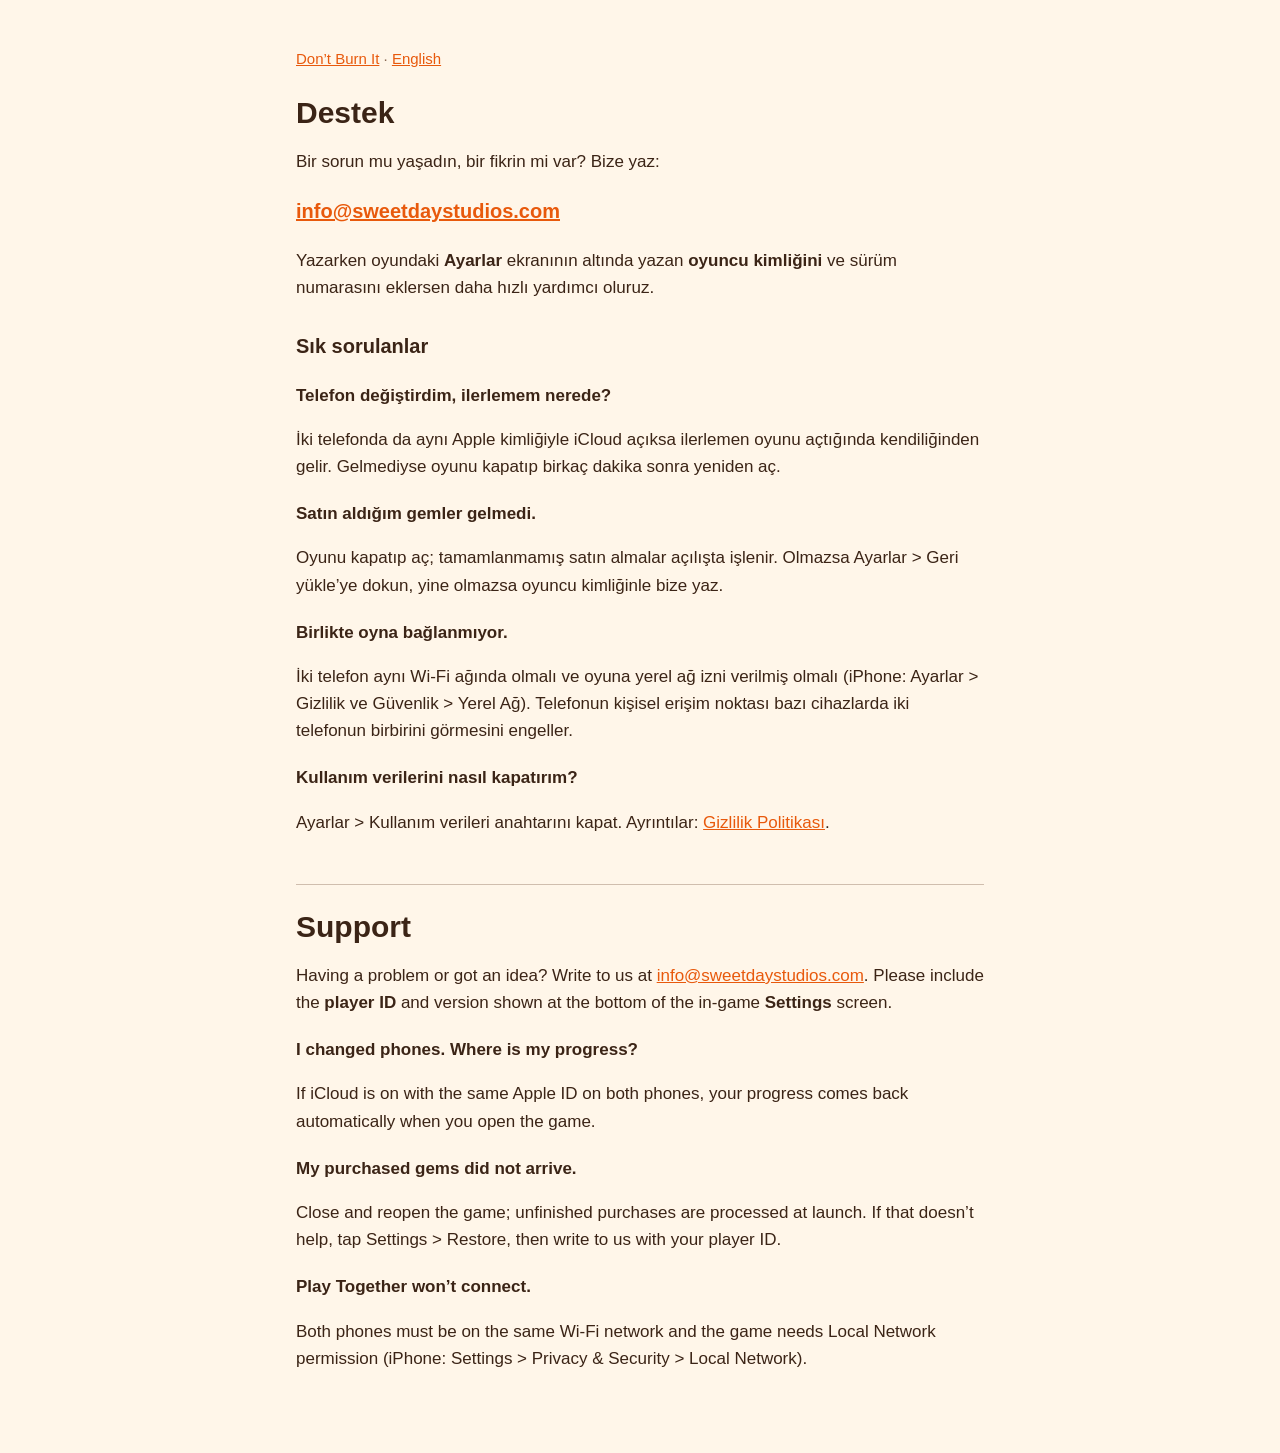
==== destek.html @ d32b2427 "Gizlilik, koşullar ve destek sayfaları Co-Authored-By: Claude Opus 5.5 <noreply@anthropic.com>" ====
<!doctype html>
<html lang="tr">
<head>
<meta charset="utf-8">
<meta name="viewport" content="width=device-width, initial-scale=1">
<title>Don’t Burn It · Destek</title>
<link rel="stylesheet" href="style.css">
</head>
<body>
<main>
<p class="nav"><a href="index.html">Don’t Burn It</a> · <a href="#en">English</a></p>

<h1>Destek</h1>
<p>Bir sorun mu yaşadın, bir fikrin mi var? Bize yaz:</p>
<p class="mail"><a href="mailto:info@sweetdaystudios.com">info@sweetdaystudios.com</a></p>
<p>Yazarken oyundaki <b>Ayarlar</b> ekranının altında yazan <b>oyuncu kimliğini</b> ve sürüm numarasını eklersen daha hızlı yardımcı oluruz.</p>

<h2>Sık sorulanlar</h2>
<h3>Telefon değiştirdim, ilerlemem nerede?</h3>
<p>İki telefonda da aynı Apple kimliğiyle iCloud açıksa ilerlemen oyunu açtığında kendiliğinden gelir. Gelmediyse oyunu kapatıp birkaç dakika sonra yeniden aç.</p>
<h3>Satın aldığım gemler gelmedi.</h3>
<p>Oyunu kapatıp aç; tamamlanmamış satın almalar açılışta işlenir. Olmazsa Ayarlar &gt; Geri yükle’ye dokun, yine olmazsa oyuncu kimliğinle bize yaz.</p>
<h3>Birlikte oyna bağlanmıyor.</h3>
<p>İki telefon aynı Wi-Fi ağında olmalı ve oyuna yerel ağ izni verilmiş olmalı (iPhone: Ayarlar &gt; Gizlilik ve Güvenlik &gt; Yerel Ağ). Telefonun kişisel erişim noktası bazı cihazlarda iki telefonun birbirini görmesini engeller.</p>
<h3>Kullanım verilerini nasıl kapatırım?</h3>
<p>Ayarlar &gt; Kullanım verileri anahtarını kapat. Ayrıntılar: <a href="gizlilik.html">Gizlilik Politikası</a>.</p>

<hr id="en">

<h1>Support</h1>
<p>Having a problem or got an idea? Write to us at <a href="mailto:info@sweetdaystudios.com">info@sweetdaystudios.com</a>. Please include the <b>player ID</b> and version shown at the bottom of the in-game <b>Settings</b> screen.</p>
<h3>I changed phones. Where is my progress?</h3>
<p>If iCloud is on with the same Apple ID on both phones, your progress comes back automatically when you open the game.</p>
<h3>My purchased gems did not arrive.</h3>
<p>Close and reopen the game; unfinished purchases are processed at launch. If that doesn’t help, tap Settings &gt; Restore, then write to us with your player ID.</p>
<h3>Play Together won’t connect.</h3>
<p>Both phones must be on the same Wi-Fi network and the game needs Local Network permission (iPhone: Settings &gt; Privacy &amp; Security &gt; Local Network).</p>
</main>
</body>
</html>
---- style.css ----
:root { --bg: #FFF6E9; --ink: #3B2416; --muted: #8A6A55; --accent: #E8590C; }
@media (prefers-color-scheme: dark) { :root { --bg: #1E1611; --ink: #F3E6DA; --muted: #B79C88; --accent: #FF8A3D; } }
* { box-sizing: border-box; }
body { margin: 0; background: var(--bg); color: var(--ink); font: 17px/1.6 -apple-system, BlinkMacSystemFont, "Segoe UI", Roboto, sans-serif; }
main { max-width: 720px; margin: 0 auto; padding: 32px 16px 64px; }
h1 { font-size: 30px; line-height: 1.2; margin: 24px 0 4px; }
h2 { font-size: 20px; margin: 28px 0 6px; }
h3 { font-size: 17px; margin: 20px 0 4px; }
a { color: var(--accent); }
.muted, .nav { color: var(--muted); font-size: 15px; }
.mail { font-size: 20px; font-weight: 600; }
hr { border: 0; border-top: 1px solid var(--muted); opacity: .4; margin: 48px 0 16px; }
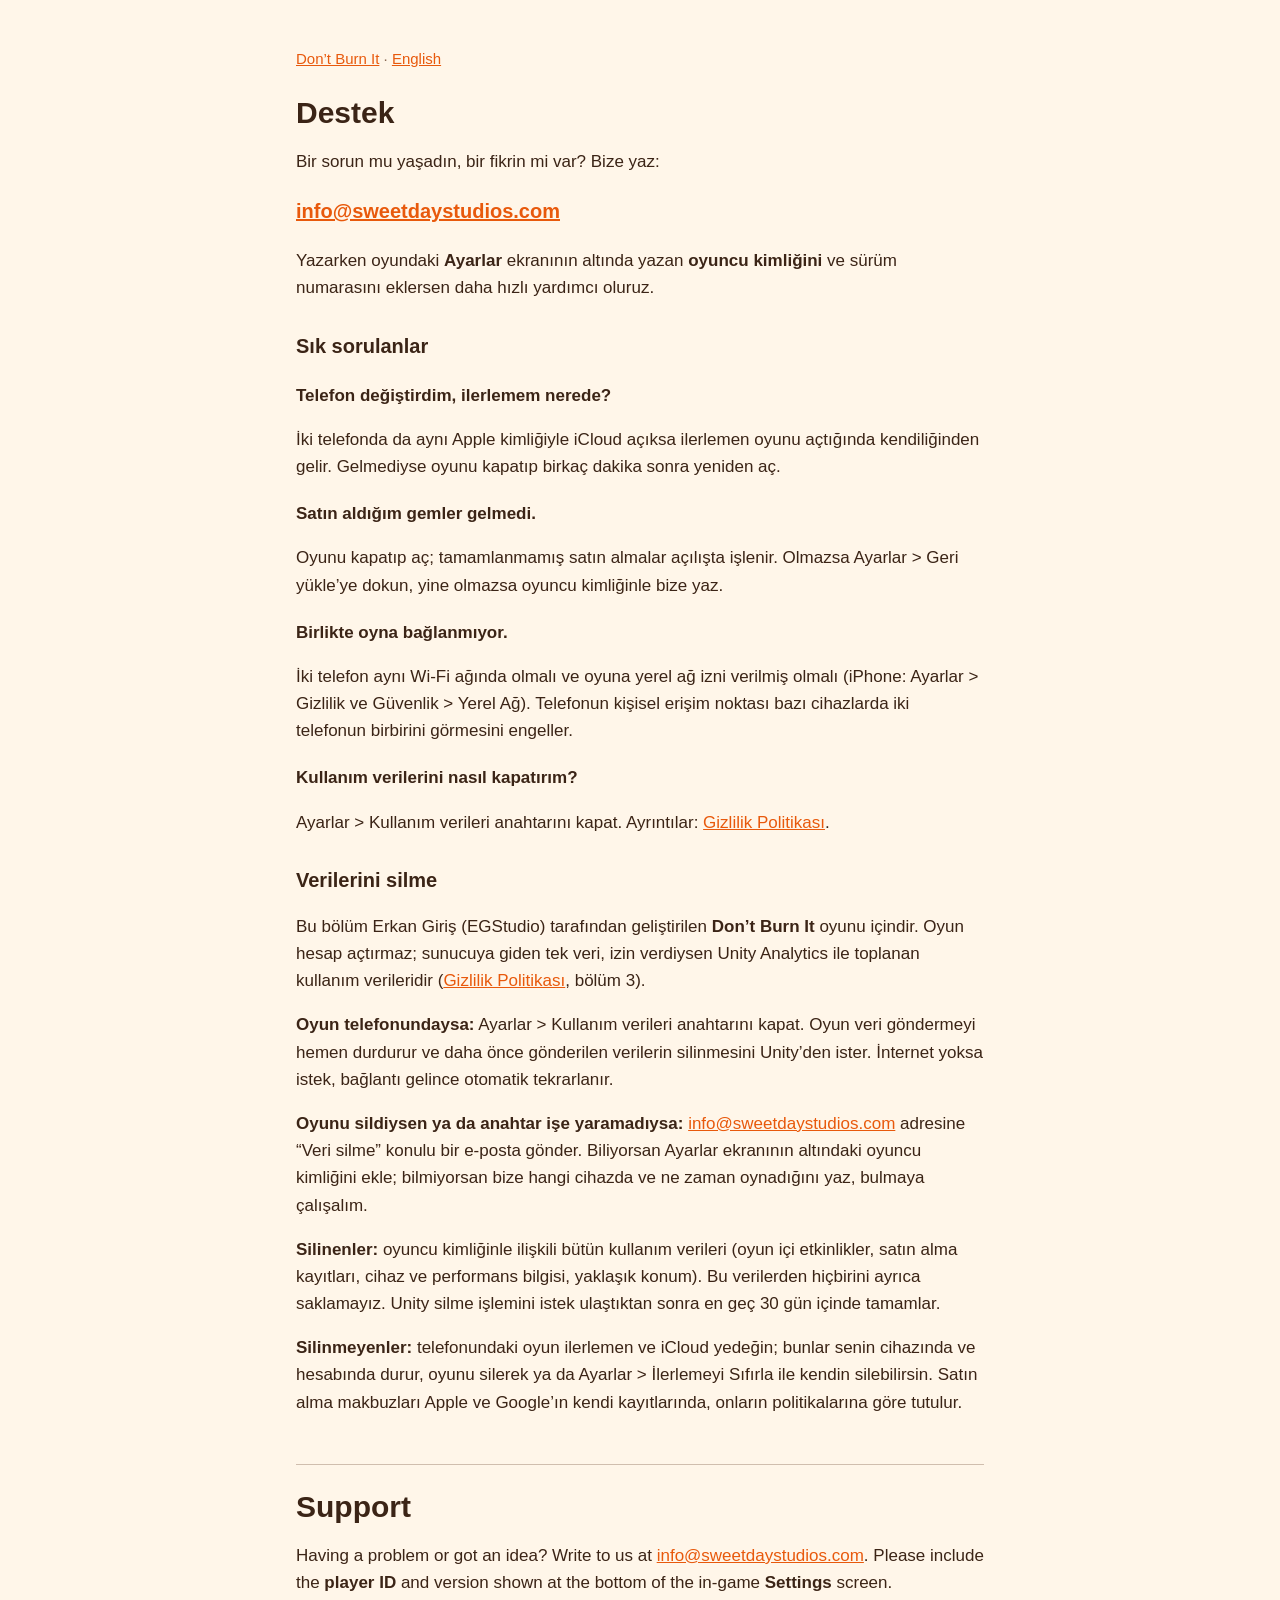
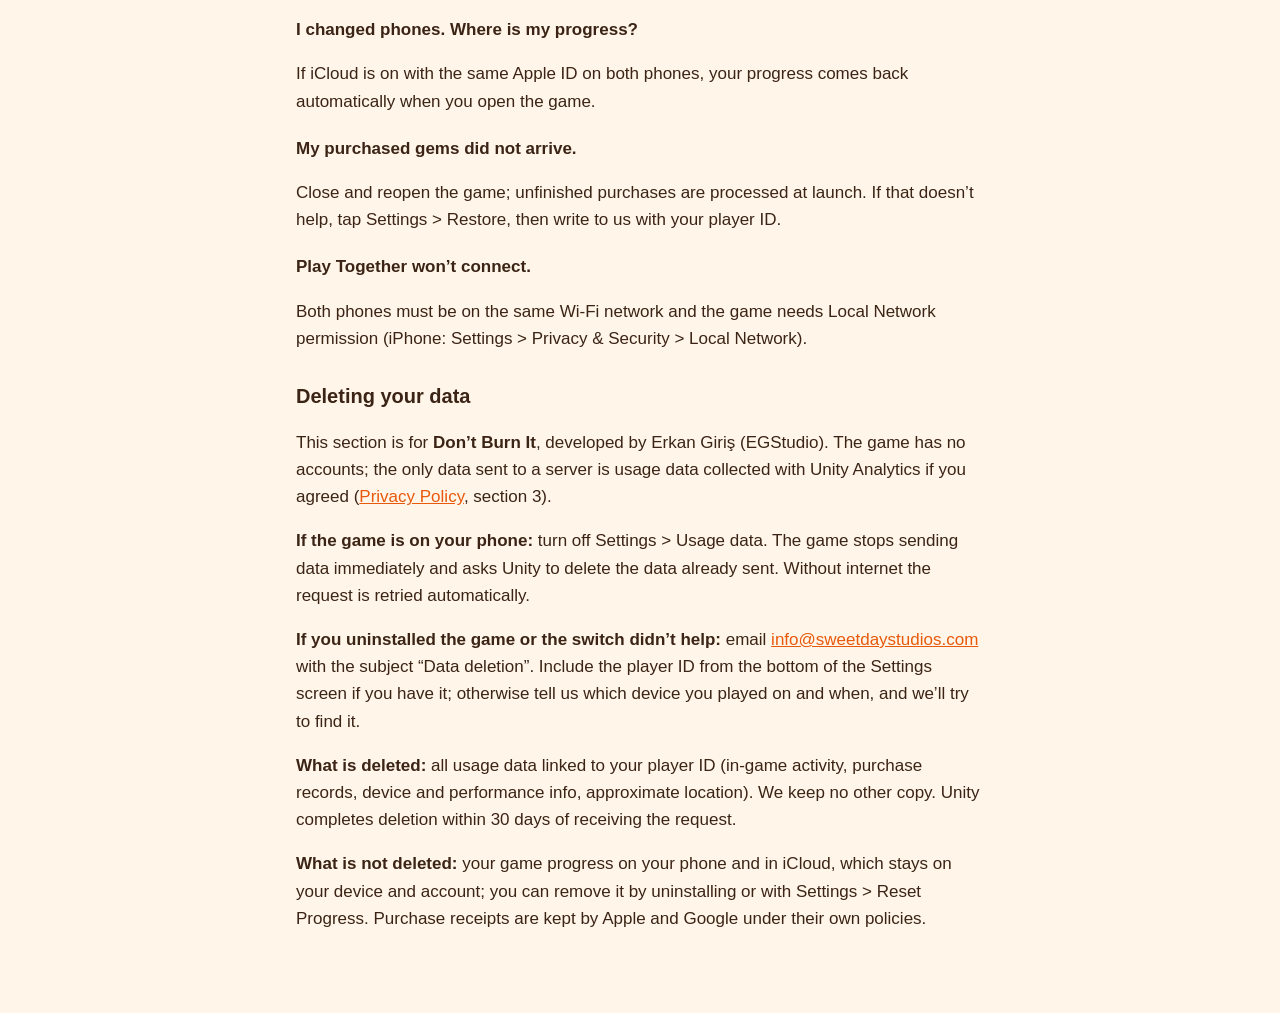
==== commit cb4e8ac0: "Veri silme bölümü; analiz verisi oyuncu kimliğine bağlı Co-Authored-By: Claude Opus 5.5 <noreply@ant" ====
--- a/destek.html
+++ b/destek.html
@@ -25,6 +25,13 @@
 <h3>Kullanım verilerini nasıl kapatırım?</h3>
 <p>Ayarlar &gt; Kullanım verileri anahtarını kapat. Ayrıntılar: <a href="gizlilik.html">Gizlilik Politikası</a>.</p>
 
+<h2 id="veri-silme">Verilerini silme</h2>
+<p>Bu bölüm Erkan Giriş (EGStudio) tarafından geliştirilen <b>Don’t Burn It</b> oyunu içindir. Oyun hesap açtırmaz; sunucuya giden tek veri, izin verdiysen Unity Analytics ile toplanan kullanım verileridir (<a href="gizlilik.html">Gizlilik Politikası</a>, bölüm 3).</p>
+<p><b>Oyun telefonundaysa:</b> Ayarlar &gt; Kullanım verileri anahtarını kapat. Oyun veri göndermeyi hemen durdurur ve daha önce gönderilen verilerin silinmesini Unity’den ister. İnternet yoksa istek, bağlantı gelince otomatik tekrarlanır.</p>
+<p><b>Oyunu sildiysen ya da anahtar işe yaramadıysa:</b> <a href="mailto:info@sweetdaystudios.com?subject=Veri%20silme">info@sweetdaystudios.com</a> adresine “Veri silme” konulu bir e-posta gönder. Biliyorsan Ayarlar ekranının altındaki oyuncu kimliğini ekle; bilmiyorsan bize hangi cihazda ve ne zaman oynadığını yaz, bulmaya çalışalım.</p>
+<p><b>Silinenler:</b> oyuncu kimliğinle ilişkili bütün kullanım verileri (oyun içi etkinlikler, satın alma kayıtları, cihaz ve performans bilgisi, yaklaşık konum). Bu verilerden hiçbirini ayrıca saklamayız. Unity silme işlemini istek ulaştıktan sonra en geç 30 gün içinde tamamlar.</p>
+<p><b>Silinmeyenler:</b> telefonundaki oyun ilerlemen ve iCloud yedeğin; bunlar senin cihazında ve hesabında durur, oyunu silerek ya da Ayarlar &gt; İlerlemeyi Sıfırla ile kendin silebilirsin. Satın alma makbuzları Apple ve Google’ın kendi kayıtlarında, onların politikalarına göre tutulur.</p>
+
 <hr id="en">
 
 <h1>Support</h1>
@@ -35,6 +42,13 @@
 <p>Close and reopen the game; unfinished purchases are processed at launch. If that doesn’t help, tap Settings &gt; Restore, then write to us with your player ID.</p>
 <h3>Play Together won’t connect.</h3>
 <p>Both phones must be on the same Wi-Fi network and the game needs Local Network permission (iPhone: Settings &gt; Privacy &amp; Security &gt; Local Network).</p>
+
+<h2 id="data-deletion">Deleting your data</h2>
+<p>This section is for <b>Don’t Burn It</b>, developed by Erkan Giriş (EGStudio). The game has no accounts; the only data sent to a server is usage data collected with Unity Analytics if you agreed (<a href="gizlilik.html#en">Privacy Policy</a>, section 3).</p>
+<p><b>If the game is on your phone:</b> turn off Settings &gt; Usage data. The game stops sending data immediately and asks Unity to delete the data already sent. Without internet the request is retried automatically.</p>
+<p><b>If you uninstalled the game or the switch didn’t help:</b> email <a href="mailto:info@sweetdaystudios.com?subject=Data%20deletion">info@sweetdaystudios.com</a> with the subject “Data deletion”. Include the player ID from the bottom of the Settings screen if you have it; otherwise tell us which device you played on and when, and we’ll try to find it.</p>
+<p><b>What is deleted:</b> all usage data linked to your player ID (in-game activity, purchase records, device and performance info, approximate location). We keep no other copy. Unity completes deletion within 30 days of receiving the request.</p>
+<p><b>What is not deleted:</b> your game progress on your phone and in iCloud, which stays on your device and account; you can remove it by uninstalling or with Settings &gt; Reset Progress. Purchase receipts are kept by Apple and Google under their own policies.</p>
 </main>
 </body>
 </html>
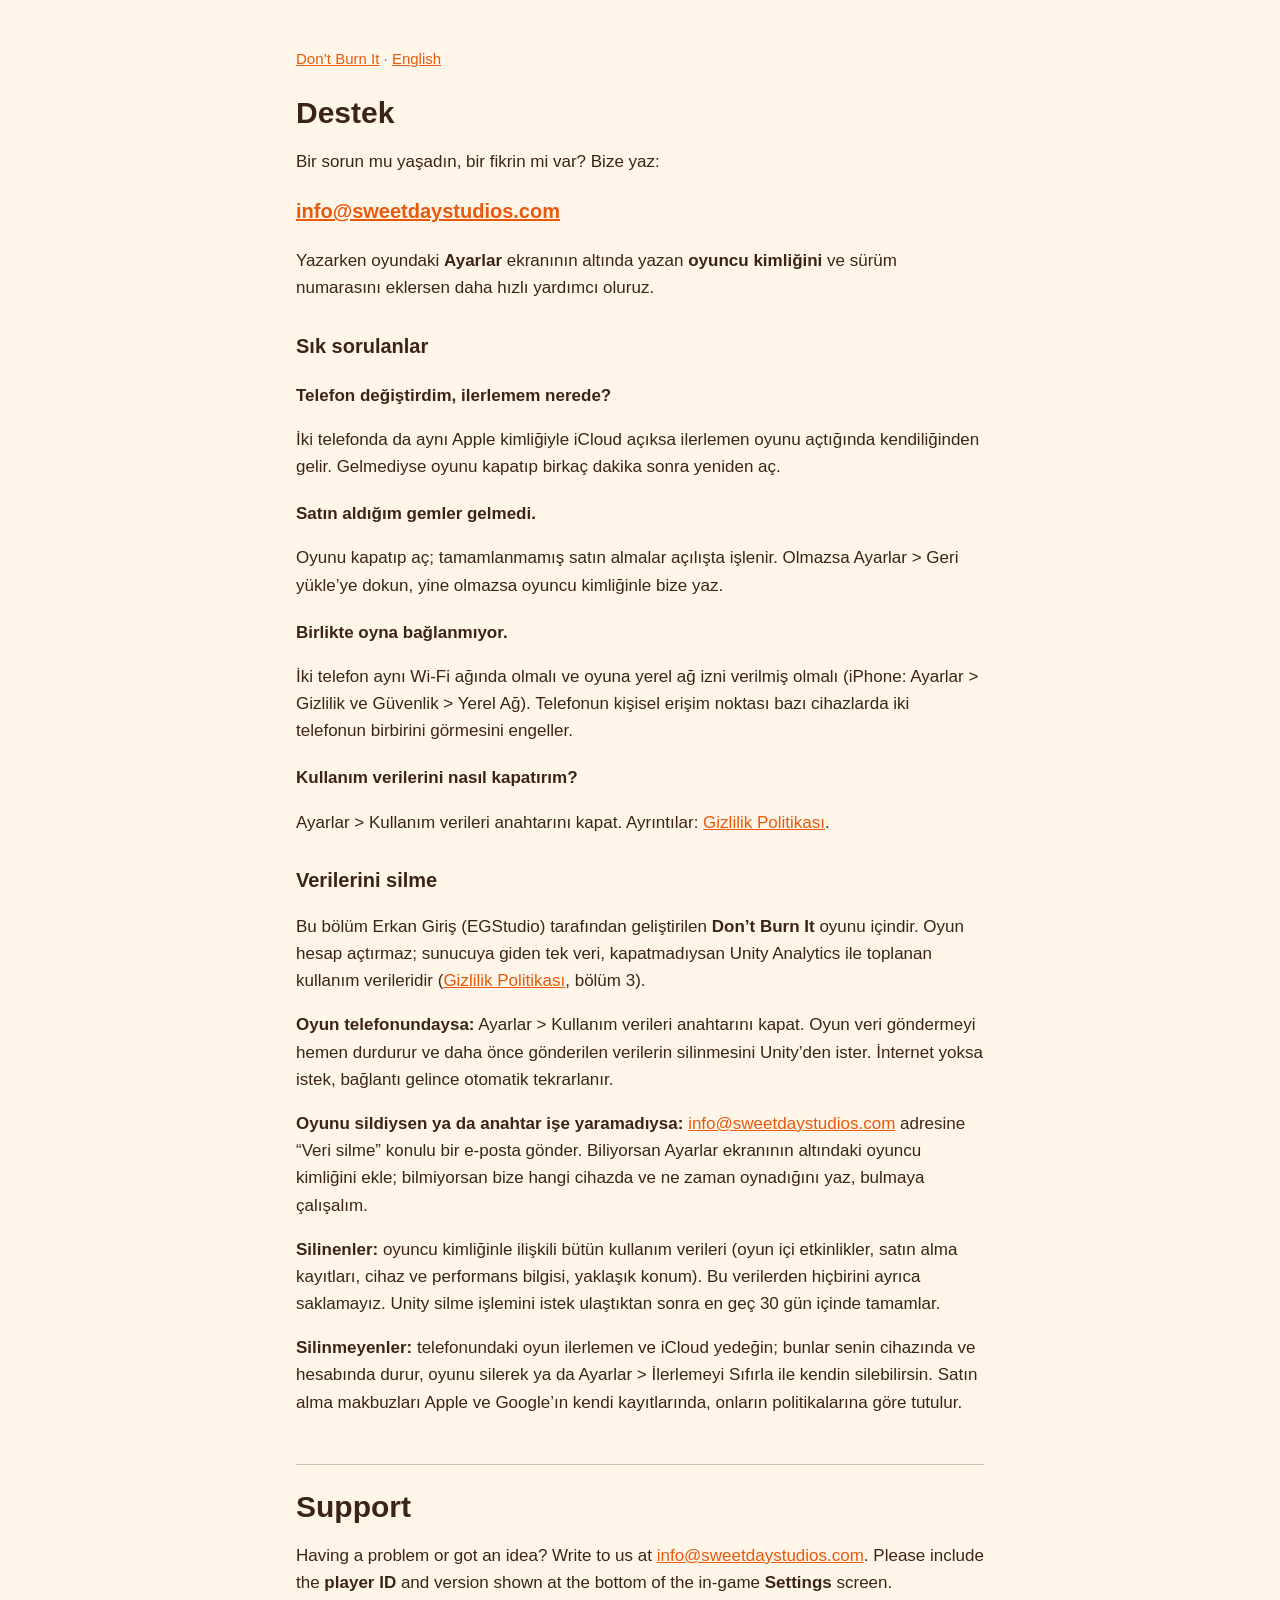
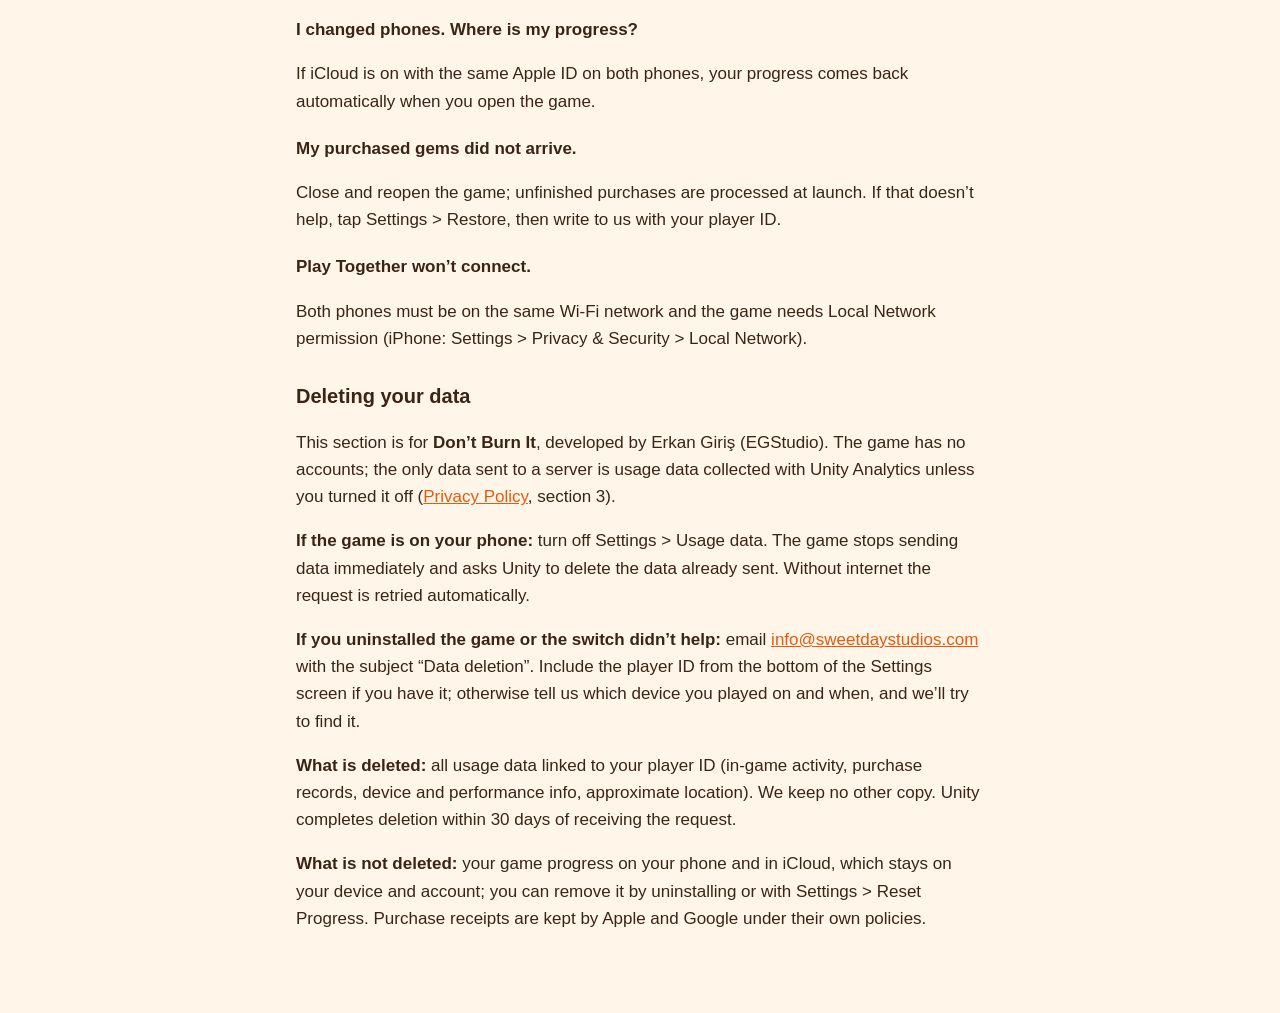
==== commit 0b2c5c54: "Kullanım verisi varsayılan olarak açık; gizlilik ve destek metinleri güncellendi Co-Authored-By: Cla" ====
--- a/destek.html
+++ b/destek.html
@@ -26,7 +26,7 @@
 <p>Ayarlar &gt; Kullanım verileri anahtarını kapat. Ayrıntılar: <a href="gizlilik.html">Gizlilik Politikası</a>.</p>
 
 <h2 id="veri-silme">Verilerini silme</h2>
-<p>Bu bölüm Erkan Giriş (EGStudio) tarafından geliştirilen <b>Don’t Burn It</b> oyunu içindir. Oyun hesap açtırmaz; sunucuya giden tek veri, izin verdiysen Unity Analytics ile toplanan kullanım verileridir (<a href="gizlilik.html">Gizlilik Politikası</a>, bölüm 3).</p>
+<p>Bu bölüm Erkan Giriş (EGStudio) tarafından geliştirilen <b>Don’t Burn It</b> oyunu içindir. Oyun hesap açtırmaz; sunucuya giden tek veri, kapatmadıysan Unity Analytics ile toplanan kullanım verileridir (<a href="gizlilik.html">Gizlilik Politikası</a>, bölüm 3).</p>
 <p><b>Oyun telefonundaysa:</b> Ayarlar &gt; Kullanım verileri anahtarını kapat. Oyun veri göndermeyi hemen durdurur ve daha önce gönderilen verilerin silinmesini Unity’den ister. İnternet yoksa istek, bağlantı gelince otomatik tekrarlanır.</p>
 <p><b>Oyunu sildiysen ya da anahtar işe yaramadıysa:</b> <a href="mailto:info@sweetdaystudios.com?subject=Veri%20silme">info@sweetdaystudios.com</a> adresine “Veri silme” konulu bir e-posta gönder. Biliyorsan Ayarlar ekranının altındaki oyuncu kimliğini ekle; bilmiyorsan bize hangi cihazda ve ne zaman oynadığını yaz, bulmaya çalışalım.</p>
 <p><b>Silinenler:</b> oyuncu kimliğinle ilişkili bütün kullanım verileri (oyun içi etkinlikler, satın alma kayıtları, cihaz ve performans bilgisi, yaklaşık konum). Bu verilerden hiçbirini ayrıca saklamayız. Unity silme işlemini istek ulaştıktan sonra en geç 30 gün içinde tamamlar.</p>
@@ -44,7 +44,7 @@
 <p>Both phones must be on the same Wi-Fi network and the game needs Local Network permission (iPhone: Settings &gt; Privacy &amp; Security &gt; Local Network).</p>
 
 <h2 id="data-deletion">Deleting your data</h2>
-<p>This section is for <b>Don’t Burn It</b>, developed by Erkan Giriş (EGStudio). The game has no accounts; the only data sent to a server is usage data collected with Unity Analytics if you agreed (<a href="gizlilik.html#en">Privacy Policy</a>, section 3).</p>
+<p>This section is for <b>Don’t Burn It</b>, developed by Erkan Giriş (EGStudio). The game has no accounts; the only data sent to a server is usage data collected with Unity Analytics unless you turned it off (<a href="gizlilik.html#en">Privacy Policy</a>, section 3).</p>
 <p><b>If the game is on your phone:</b> turn off Settings &gt; Usage data. The game stops sending data immediately and asks Unity to delete the data already sent. Without internet the request is retried automatically.</p>
 <p><b>If you uninstalled the game or the switch didn’t help:</b> email <a href="mailto:info@sweetdaystudios.com?subject=Data%20deletion">info@sweetdaystudios.com</a> with the subject “Data deletion”. Include the player ID from the bottom of the Settings screen if you have it; otherwise tell us which device you played on and when, and we’ll try to find it.</p>
 <p><b>What is deleted:</b> all usage data linked to your player ID (in-game activity, purchase records, device and performance info, approximate location). We keep no other copy. Unity completes deletion within 30 days of receiving the request.</p>
